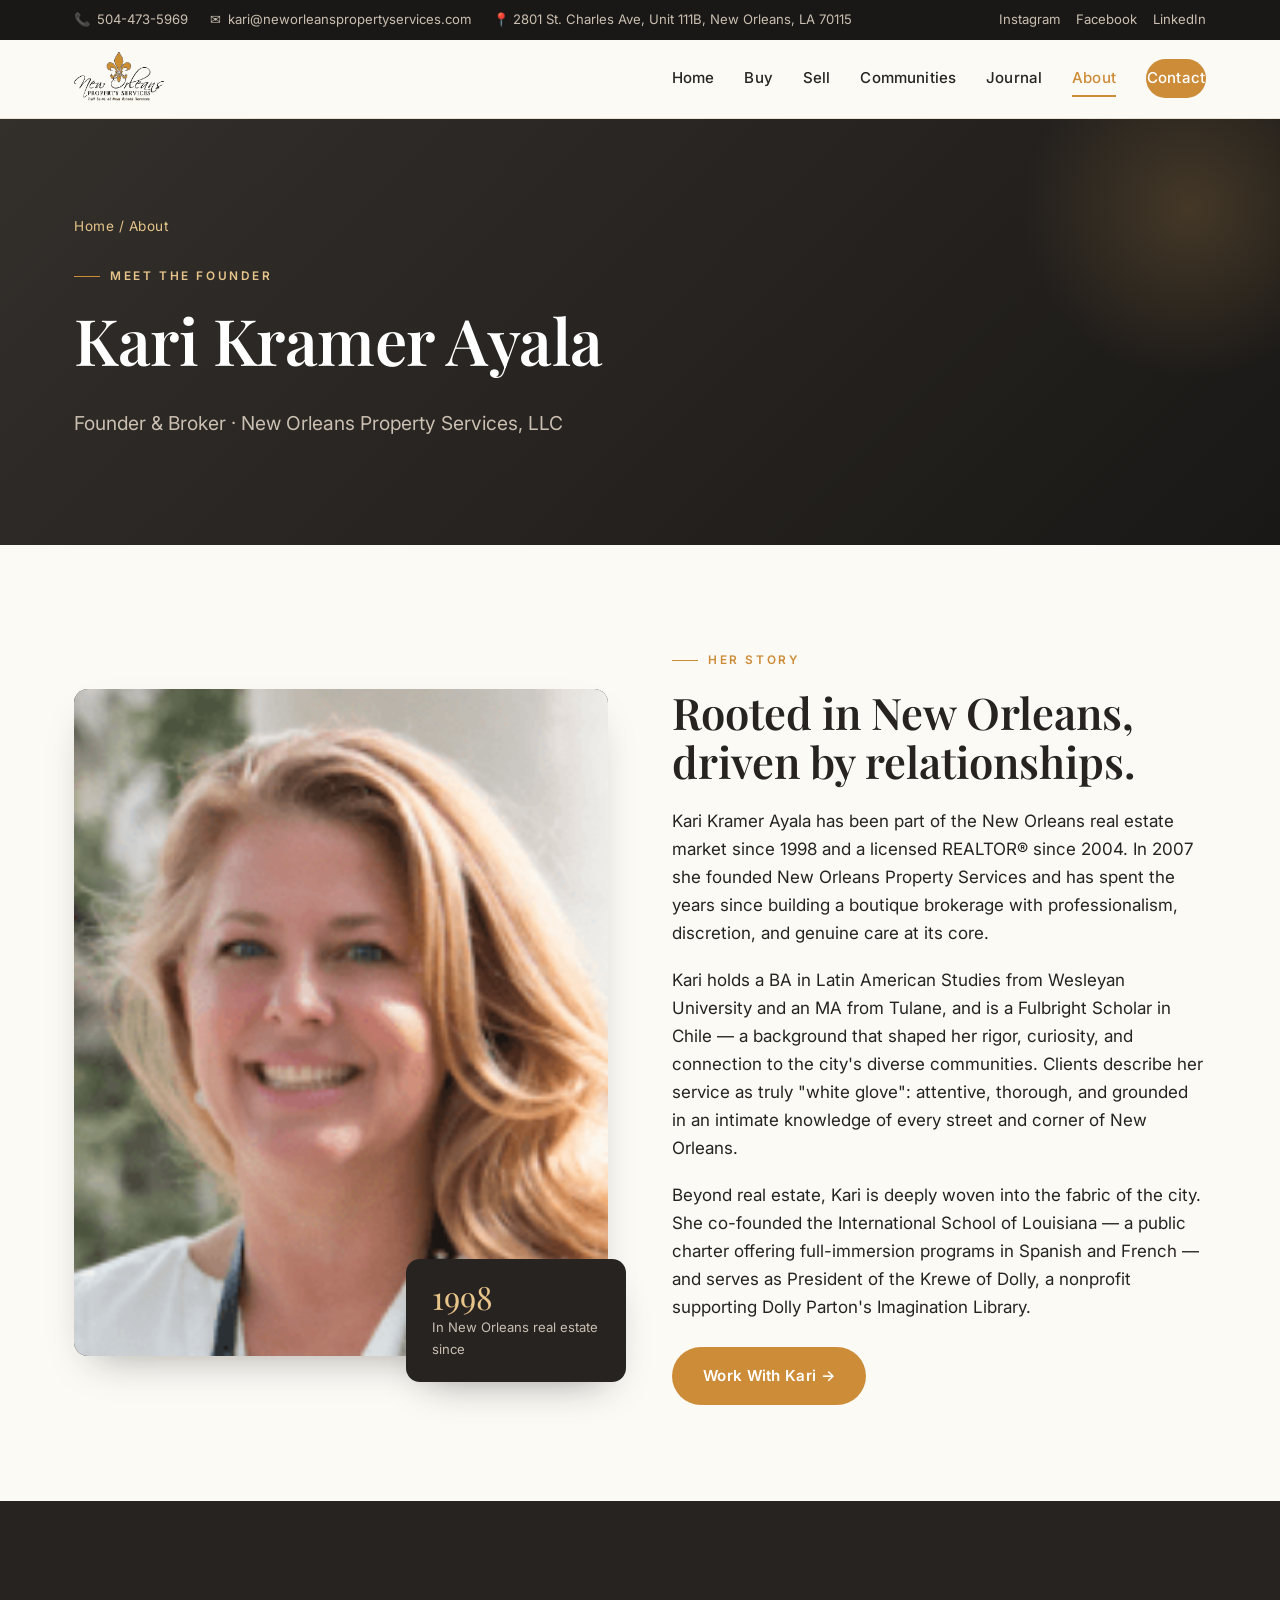
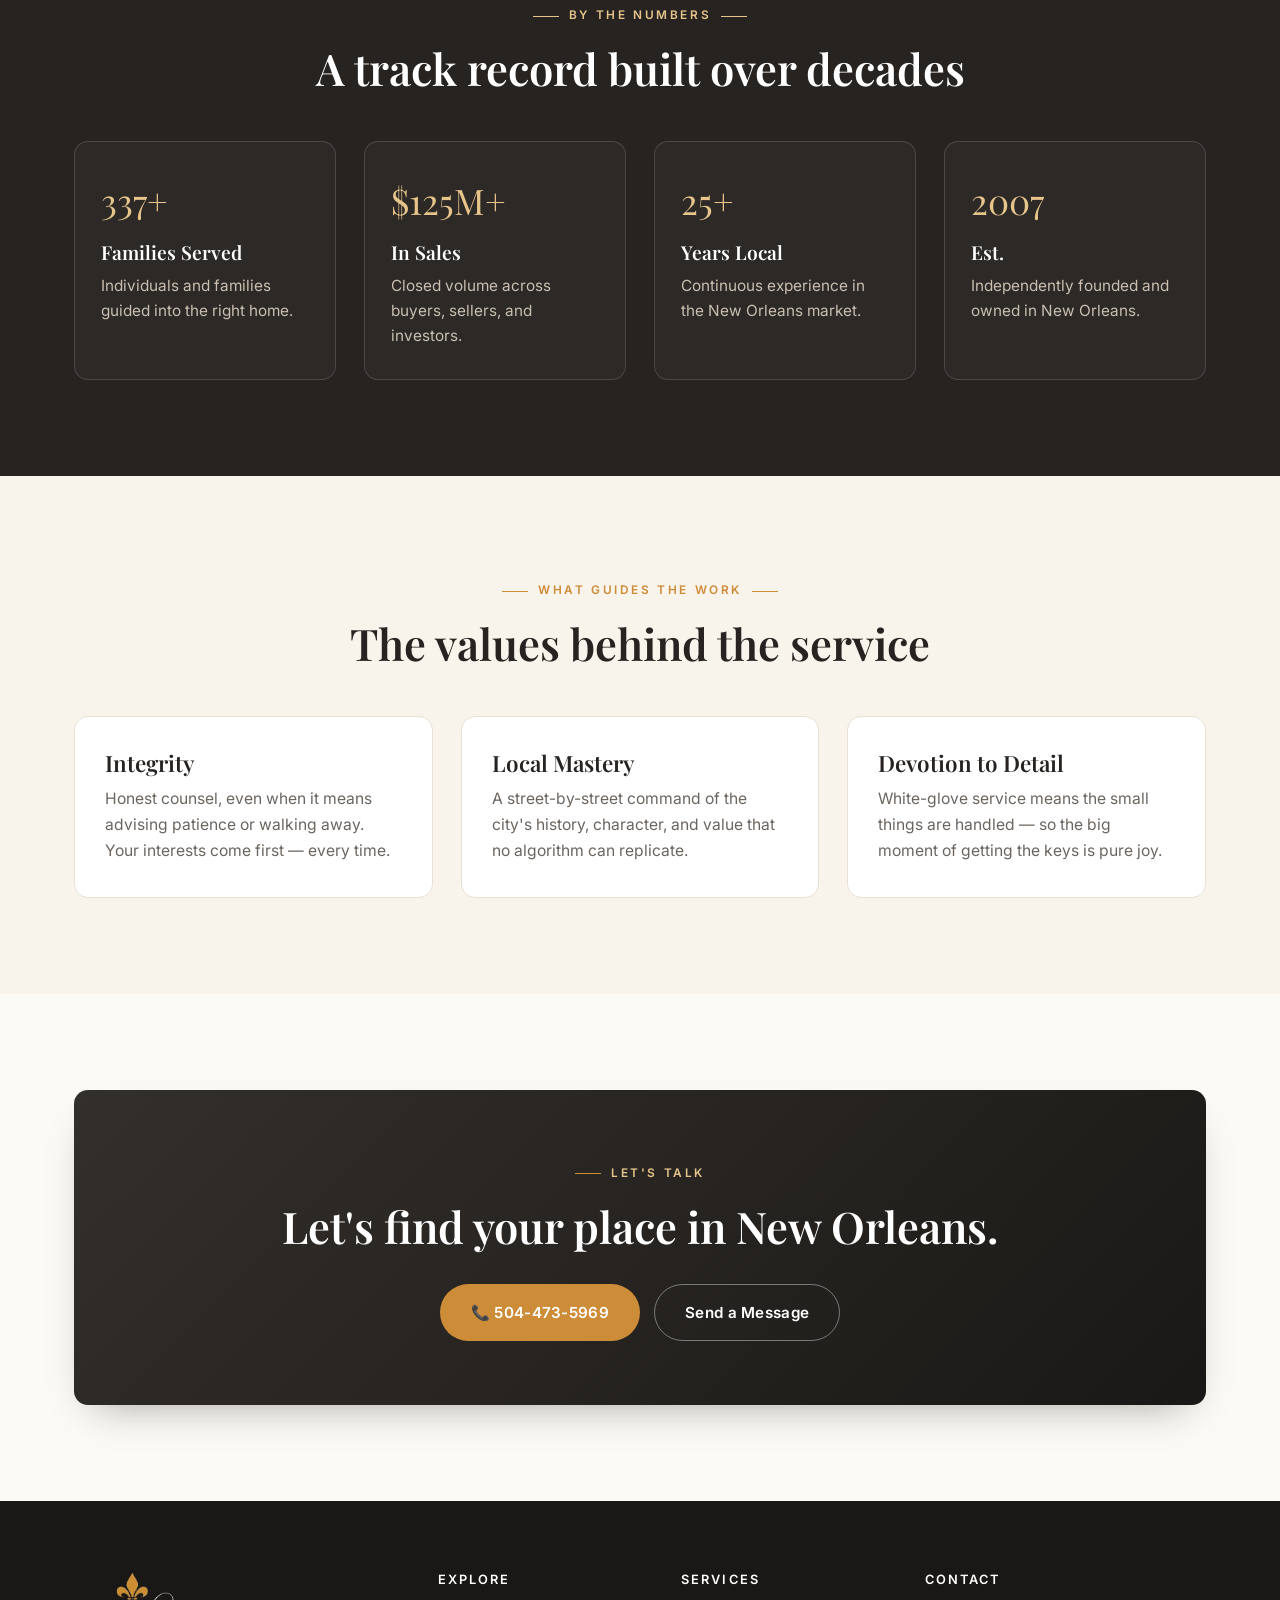
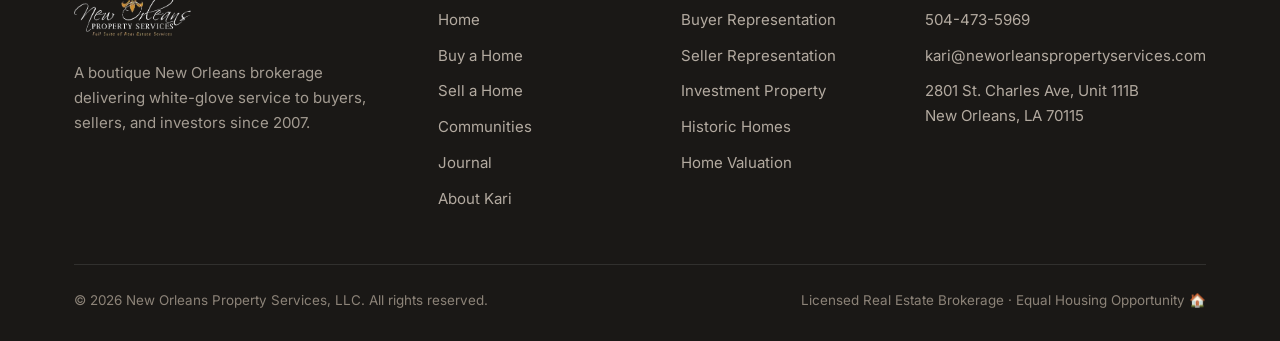
==== about.html @ f2ccfa3f "New Orleans Property Services — design preview site" ====
<!DOCTYPE html>
<html lang="en">
<head>
<meta charset="UTF-8">
<meta name="viewport" content="width=device-width, initial-scale=1">
<title>About Kari Ayala | New Orleans Property Services</title>
<meta name="description" content="Kari Kramer Ayala founded New Orleans Property Services in 2007. A Fulbright Scholar and lifelong New Orleanian delivering white-glove boutique real estate service.">
<link rel="preconnect" href="https://fonts.googleapis.com">
<link rel="preconnect" href="https://fonts.gstatic.com" crossorigin>
<link href="https://fonts.googleapis.com/css2?family=Playfair+Display:wght@500;600;700&family=Inter:wght@400;500;600;700&display=swap" rel="stylesheet">
<link rel="icon" href="assets/logo.png">
<link rel="stylesheet" href="css/styles.css">
</head>
<body>

<div class="topbar"><div class="container"><div class="topbar__left"><span>📞 <a href="tel:5044735969">504-473-5969</a></span><span>✉ <a href="mailto:kari@neworleanspropertyservices.com">kari@neworleanspropertyservices.com</a></span><span>📍 2801 St. Charles Ave, Unit 111B, New Orleans, LA 70115</span></div><div class="topbar__social"><a href="#">Instagram</a><a href="#">Facebook</a><a href="#">LinkedIn</a></div></div></div>

<header class="site-header"><div class="container">
  <a class="brand" href="index.html"><img class="brand__logo" src="assets/logo-dark.png" alt="New Orleans Property Services"></a>
  <nav class="nav" id="nav"><a href="index.html">Home</a><a href="buyers.html">Buy</a><a href="sellers.html">Sell</a><a href="communities.html">Communities</a><a href="blog.html">Journal</a><a href="about.html" class="active">About</a><a href="contact.html" class="btn btn--gold" style="color:#fff">Contact</a></nav>
  <button class="nav-toggle" aria-label="Menu"><span></span><span></span><span></span></button>
</div></header>

<section class="page-hero"><div class="container">
  <div class="crumbs"><a href="index.html">Home</a> / About</div>
  <p class="eyebrow" style="color:var(--brass-soft)">Meet the Founder</p>
  <h1>Kari Kramer Ayala</h1>
  <p class="lead">Founder &amp; Broker · New Orleans Property Services, LLC</p>
</div></section>

<section class="section"><div class="container">
  <div class="split">
    <div class="split__media reveal">
      <img src="assets/kari.png" alt="Kari Ayala">
      <div class="split__badge"><div class="num">1998</div><div class="lbl">In New Orleans real estate since</div></div>
    </div>
    <div class="reveal">
      <p class="eyebrow">Her Story</p>
      <h2>Rooted in New Orleans, driven by relationships.</h2>
      <p>Kari Kramer Ayala has been part of the New Orleans real estate market since 1998 and a licensed REALTOR® since 2004. In 2007 she founded New Orleans Property Services and has spent the years since building a boutique brokerage with professionalism, discretion, and genuine care at its core.</p>
      <p>Kari holds a BA in Latin American Studies from Wesleyan University and an MA from Tulane, and is a Fulbright Scholar in Chile — a background that shaped her rigor, curiosity, and connection to the city's diverse communities. Clients describe her service as truly "white glove": attentive, thorough, and grounded in an intimate knowledge of every street and corner of New Orleans.</p>
      <p>Beyond real estate, Kari is deeply woven into the fabric of the city. She co-founded the International School of Louisiana — a public charter offering full-immersion programs in Spanish and French — and serves as President of the Krewe of Dolly, a nonprofit supporting Dolly Parton's Imagination Library.</p>
      <div style="margin-top:26px"><a href="contact.html" class="btn btn--gold">Work With Kari →</a></div>
    </div>
  </div>
</div></section>

<section class="section tone-dark"><div class="container">
  <div class="center reveal"><p class="eyebrow">By the Numbers</p><h2>A track record built over decades</h2></div>
  <div class="grid grid--4 reveal" style="margin-top:48px">
    <div class="value"><div class="num" style="font-size:2.2rem">337+</div><h3>Families Served</h3><p>Individuals and families guided into the right home.</p></div>
    <div class="value"><div class="num" style="font-size:2.2rem">$125M+</div><h3>In Sales</h3><p>Closed volume across buyers, sellers, and investors.</p></div>
    <div class="value"><div class="num" style="font-size:2.2rem">25+</div><h3>Years Local</h3><p>Continuous experience in the New Orleans market.</p></div>
    <div class="value"><div class="num" style="font-size:2.2rem">2007</div><h3>Est.</h3><p>Independently founded and owned in New Orleans.</p></div>
  </div>
</div></section>

<section class="section tone-cream"><div class="container">
  <div class="center reveal"><p class="eyebrow">What Guides the Work</p><h2>The values behind the service</h2></div>
  <div class="grid grid--3 reveal" style="margin-top:48px">
    <div class="service"><h3>Integrity</h3><p style="color:var(--muted)">Honest counsel, even when it means advising patience or walking away. Your interests come first — every time.</p></div>
    <div class="service"><h3>Local Mastery</h3><p style="color:var(--muted)">A street-by-street command of the city's history, character, and value that no algorithm can replicate.</p></div>
    <div class="service"><h3>Devotion to Detail</h3><p style="color:var(--muted)">White-glove service means the small things are handled — so the big moment of getting the keys is pure joy.</p></div>
  </div>
</div></section>

<section class="section"><div class="container"><div class="cta-band reveal">
  <p class="eyebrow" style="justify-content:center;color:var(--brass-soft)">Let's Talk</p>
  <h2>Let's find your place in New Orleans.</h2>
  <div style="display:flex;gap:14px;justify-content:center;flex-wrap:wrap;margin-top:24px"><a href="tel:5044735969" class="btn btn--gold">📞 504-473-5969</a><a href="contact.html" class="btn btn--outline">Send a Message</a></div>
</div></div></section>

<footer class="site-footer"><div class="container">
  <div class="footer-grid">
    <div class="footer-brand"><a class="brand" href="index.html"><img class="brand__logo brand__logo--footer" src="assets/logo.png" alt="New Orleans Property Services"></a><p>A boutique New Orleans brokerage delivering white-glove service to buyers, sellers, and investors since 2007.</p></div>
    <div><h4>Explore</h4><ul class="footer-links"><li><a href="index.html">Home</a></li><li><a href="buyers.html">Buy a Home</a></li><li><a href="sellers.html">Sell a Home</a></li><li><a href="communities.html">Communities</a></li><li><a href="blog.html">Journal</a></li><li><a href="about.html">About Kari</a></li></ul></div>
    <div><h4>Services</h4><ul class="footer-links"><li><a href="buyers.html">Buyer Representation</a></li><li><a href="sellers.html">Seller Representation</a></li><li><a href="buyers.html">Investment Property</a></li><li><a href="communities.html">Historic Homes</a></li><li><a href="sellers.html">Home Valuation</a></li></ul></div>
    <div><h4>Contact</h4><ul class="footer-links"><li><a href="tel:5044735969">504-473-5969</a></li><li><a href="mailto:kari@neworleanspropertyservices.com">kari@neworleanspropertyservices.com</a></li><li>2801 St. Charles Ave, Unit 111B<br>New Orleans, LA 70115</li></ul></div>
  </div>
  <div class="footer-bottom"><span>© <span data-year>2026</span> New Orleans Property Services, LLC. All rights reserved.</span><span>Licensed Real Estate Brokerage · Equal Housing Opportunity 🏠</span></div>
</div></footer>
<script src="js/main.js"></script>
</body>
</html>
---- css/styles.css ----
/* =========================================================
   New Orleans Property Services — Design Preview
   Palette: deep navy ink, warm brass, cream paper
   Type:    Playfair Display (headings) + Inter (body)
   ========================================================= */

:root{
  --ink:#262321;
  --ink-2:#332f2b;
  --ink-3:#1a1816;
  --brass:#cd8c38;
  --brass-2:#dda253;
  --brass-soft:#e7c48a;
  --cream:#f8f4ec;
  --paper:#fcfaf5;
  --paper-2:#f4efe4;
  --muted:#6b6560;
  --line:#e8e1d4;
  --white:#ffffff;
  --shadow:0 18px 40px -20px rgba(26,24,22,.4);
  --shadow-sm:0 10px 24px -16px rgba(26,24,22,.45);
  --radius:14px;
  --radius-sm:8px;
  --maxw:1180px;
  --serif:"Playfair Display",Georgia,"Times New Roman",serif;
  --sans:"Inter",-apple-system,BlinkMacSystemFont,"Segoe UI",Roboto,Helvetica,Arial,sans-serif;
}

*{box-sizing:border-box}
html{scroll-behavior:smooth}
body{
  margin:0;
  font-family:var(--sans);
  color:var(--ink);
  background:var(--paper);
  line-height:1.65;
  -webkit-font-smoothing:antialiased;
  font-size:17px;
}
img{max-width:100%;display:block}
a{color:inherit;text-decoration:none}

h1,h2,h3,h4{font-family:var(--serif);font-weight:600;line-height:1.12;color:var(--ink);margin:0 0 .5em}
h1{font-size:clamp(2.4rem,5vw,4rem);letter-spacing:-.5px}
h2{font-size:clamp(1.9rem,3.4vw,2.9rem)}
h3{font-size:1.4rem}
p{margin:0 0 1.1em}

.container{max-width:var(--maxw);margin:0 auto;padding:0 24px}
.section{padding:96px 0}
.section--tight{padding:64px 0}
.center{text-align:center}
.lead{font-size:1.2rem;color:var(--muted);max-width:60ch}
.center .lead{margin-left:auto;margin-right:auto}

.eyebrow{
  font-family:var(--sans);
  text-transform:uppercase;
  letter-spacing:.22em;
  font-size:.74rem;
  font-weight:600;
  color:var(--brass);
  margin:0 0 18px;
  display:inline-flex;
  align-items:center;
  gap:10px;
}
.eyebrow::before{content:"";width:26px;height:1px;background:var(--brass);display:inline-block}
.center .eyebrow::after{content:"";width:26px;height:1px;background:var(--brass);display:inline-block}

/* ---------- Buttons ---------- */
.btn{
  display:inline-flex;align-items:center;gap:9px;
  font-weight:600;font-size:.95rem;letter-spacing:.02em;
  padding:15px 30px;border-radius:40px;cursor:pointer;
  border:1.5px solid transparent;transition:.25s ease;
  font-family:var(--sans);
}
.btn--gold{background:var(--brass);color:#fff}
.btn--gold:hover{background:var(--ink);transform:translateY(-2px);box-shadow:var(--shadow-sm)}
.btn--outline{border-color:rgba(255,255,255,.4);color:#fff}
.btn--outline:hover{background:#fff;color:var(--ink);border-color:#fff}
.btn--dark{background:var(--ink);color:#fff}
.btn--dark:hover{background:var(--brass);transform:translateY(-2px)}
.btn--ghost{border-color:var(--ink);color:var(--ink)}
.btn--ghost:hover{background:var(--ink);color:#fff}

/* ---------- Header ---------- */
.topbar{background:var(--ink-3);color:#cabfb1;font-size:.82rem}
.topbar .container{display:flex;justify-content:space-between;align-items:center;padding-top:9px;padding-bottom:9px;flex-wrap:wrap;gap:6px}
.topbar a{color:#cabfb1;transition:.2s}
.topbar a:hover{color:var(--brass-soft)}
.topbar__left span{margin-right:22px;display:inline-flex;align-items:center;gap:7px}
.topbar__social a{margin-left:16px}

.site-header{
  position:sticky;top:0;z-index:50;
  background:rgba(252,250,245,.88);
  backdrop-filter:blur(12px);
  border-bottom:1px solid var(--line);
}
.site-header .container{display:flex;align-items:center;justify-content:space-between;padding-top:12px;padding-bottom:12px}
.brand{display:flex;align-items:center;gap:14px}
.brand__logo{height:54px;width:auto;display:block}
.brand__logo--footer{height:70px}

.nav{display:flex;align-items:center;gap:30px}
.nav a{font-size:.94rem;font-weight:500;color:var(--ink);position:relative;padding:6px 0;letter-spacing:.01em}
.nav a::after{content:"";position:absolute;left:0;bottom:0;width:0;height:2px;background:var(--brass);transition:width .25s}
.nav a:hover::after,.nav a.active::after{width:100%}
.nav a:hover{color:var(--brass)}
.nav a.active{color:var(--brass)}
.nav a.btn.btn--gold::after{display:none}
.nav a.btn.btn--gold:hover{color:#fff}

.nav-toggle{display:none;background:none;border:0;cursor:pointer;padding:8px;flex-direction:column;gap:5px}
.nav-toggle span{width:24px;height:2px;background:var(--ink);display:block;transition:.25s}

/* ---------- Hero (light / airy) ---------- */
.hero{position:relative;overflow:hidden;background:
  radial-gradient(1100px 520px at 88% -8%,rgba(205,140,56,.10),transparent 60%),
  var(--paper)}
.hero__grid{display:grid;grid-template-columns:1.05fr .95fr;gap:56px;align-items:center;padding:84px 24px 88px}
.hero h1{color:var(--ink);max-width:16ch}
.hero .lead{color:var(--muted);max-width:50ch}
.hero__actions{display:flex;gap:14px;flex-wrap:wrap;margin-top:32px}
.hero__stats{display:flex;gap:40px;flex-wrap:wrap;margin-top:52px;padding-top:30px;border-top:1px solid var(--line)}
.stat__num{font-family:var(--serif);font-size:2.3rem;color:var(--brass);line-height:1}
.stat__label{font-size:.8rem;letter-spacing:.08em;text-transform:uppercase;color:var(--muted);margin-top:8px}
.hero__media{position:relative}
.hero__media img{width:100%;aspect-ratio:4/5;object-fit:cover;border-radius:18px;box-shadow:var(--shadow);background:linear-gradient(135deg,#332f2b,#1a1816)}
.hero__media-badge{position:absolute;left:-18px;bottom:28px;background:#fff;border:1px solid var(--line);border-radius:14px;padding:16px 20px;box-shadow:var(--shadow);display:flex;align-items:center;gap:12px}
.hero__media-badge .fleur{color:var(--brass);font-size:1.7rem;line-height:1}
.hero__media-badge b{font-family:var(--serif);font-size:1.05rem;display:block}
.hero__media-badge span{font-size:.8rem;color:var(--muted)}

/* ---------- Search bar ---------- */
.searchbar{background:#fff;border-radius:var(--radius);box-shadow:var(--shadow);
  margin:-46px auto 0;position:relative;z-index:5;max-width:960px;
  display:grid;grid-template-columns:1.4fr 1fr 1fr auto;gap:0;overflow:hidden;border:1px solid var(--line)}
.searchbar .field{padding:18px 22px;border-right:1px solid var(--line)}
.searchbar label{display:block;font-size:.68rem;text-transform:uppercase;letter-spacing:.14em;color:var(--brass);font-weight:700;margin-bottom:6px}
.searchbar select,.searchbar input{border:0;font-size:1rem;font-family:var(--sans);color:var(--ink);width:100%;background:transparent;outline:none}
.searchbar .btn{border-radius:0;margin:0;height:100%;padding:0 34px}

/* ---------- Cards / grids ---------- */
.grid{display:grid;gap:28px}
.grid--3{grid-template-columns:repeat(3,1fr)}
.grid--2{grid-template-columns:repeat(2,1fr)}
.grid--4{grid-template-columns:repeat(4,1fr)}

.card{background:#fff;border:1px solid var(--line);border-radius:var(--radius);overflow:hidden;
  transition:.28s ease;box-shadow:0 2px 0 rgba(26,24,22,.02)}
.card:hover{transform:translateY(-6px);box-shadow:var(--shadow)}

/* Property card */
.property__media{position:relative;aspect-ratio:4/3;background:linear-gradient(135deg,#332f2b,#1a1816);background-size:cover;background-position:center}
.property__tag{position:absolute;top:14px;left:14px;background:var(--brass);color:#fff;font-size:.72rem;font-weight:600;letter-spacing:.05em;text-transform:uppercase;padding:6px 12px;border-radius:30px}
.property__price{position:absolute;bottom:14px;left:14px;background:rgba(26,24,22,.86);color:#fff;font-family:var(--serif);font-size:1.25rem;padding:6px 14px;border-radius:8px}
.property__body{padding:20px 22px 24px}
.property__addr{font-family:var(--serif);font-size:1.2rem;margin-bottom:4px}
.property__hood{color:var(--brass);font-size:.86rem;font-weight:600;letter-spacing:.03em;text-transform:uppercase}
.property__meta{display:flex;gap:20px;margin-top:16px;padding-top:16px;border-top:1px solid var(--line);color:var(--muted);font-size:.9rem}
.property__meta b{color:var(--ink);font-weight:600}

/* Service card */
.service{padding:34px 30px;background:#fff;border:1px solid var(--line);border-radius:var(--radius);transition:.28s}
.service:hover{transform:translateY(-6px);box-shadow:var(--shadow);border-color:var(--brass-soft)}
.service__icon{width:54px;height:54px;border-radius:12px;display:grid;place-items:center;background:var(--paper-2);color:var(--brass);margin-bottom:20px}
.service__icon svg{width:26px;height:26px}
.service h3{margin-bottom:10px}
.service p{color:var(--muted);font-size:.98rem;margin:0}

/* Feature / value cards on dark */
.value{padding:30px 26px;border:1px solid rgba(255,255,255,.14);border-radius:var(--radius);background:rgba(255,255,255,.03)}
.value .num{font-family:var(--serif);color:var(--brass-soft);font-size:1.5rem;margin-bottom:12px}
.value h3{color:#fff;font-size:1.2rem}
.value p{color:#cabfb1;font-size:.96rem;margin:0}

/* ---------- About split ---------- */
.split{display:grid;grid-template-columns:1fr 1fr;gap:64px;align-items:center}
.split__media{position:relative}
.split__media img{border-radius:var(--radius);box-shadow:var(--shadow);width:100%;object-fit:cover;aspect-ratio:4/5;background:linear-gradient(135deg,#332f2b,#1a1816)}
.split__media img[src*="kari"]{object-position:center 22%}
.split__badge{position:absolute;bottom:-26px;right:-18px;background:var(--ink);color:#fff;padding:22px 26px;border-radius:var(--radius);box-shadow:var(--shadow);max-width:220px}
.split__badge .num{font-family:var(--serif);color:var(--brass-soft);font-size:2rem;line-height:1}
.split__badge .lbl{font-size:.82rem;color:#cabfb1;margin-top:4px}

.check{list-style:none;padding:0;margin:24px 0 0}
.check li{position:relative;padding:8px 0 8px 34px;color:var(--ink)}
.check li::before{content:"";position:absolute;left:0;top:12px;width:18px;height:18px;border-radius:50%;
  background:var(--brass);
  -webkit-mask:url("data:image/svg+xml,%3Csvg xmlns='http://www.w3.org/2000/svg' viewBox='0 0 24 24'%3E%3Cpath fill='white' d='M9 16.2 4.8 12l-1.4 1.4L9 19 21 7l-1.4-1.4z'/%3E%3C/svg%3E") center/16px no-repeat;
  mask:url("data:image/svg+xml,%3Csvg xmlns='http://www.w3.org/2000/svg' viewBox='0 0 24 24'%3E%3Cpath fill='white' d='M9 16.2 4.8 12l-1.4 1.4L9 19 21 7l-1.4-1.4z'/%3E%3C/svg%3E") center/16px no-repeat}

/* ---------- Sections tone ---------- */
.tone-cream{background:var(--cream)}
.tone-paper2{background:var(--paper-2)}
.tone-dark{background:var(--ink);color:#fff}
.tone-dark h2,.tone-dark h3{color:#fff}
.tone-dark .lead{color:#cabfb1}
.tone-dark .eyebrow{color:var(--brass-soft)}
.tone-dark .eyebrow::before,.tone-dark .eyebrow::after{background:var(--brass-soft)}

/* ---------- Steps ---------- */
.steps{counter-reset:step;display:grid;gap:24px}
.step{display:grid;grid-template-columns:auto 1fr;gap:22px;align-items:start}
.step__no{counter-increment:step;width:52px;height:52px;flex:none;border-radius:50%;border:1.5px solid var(--brass);color:var(--brass);display:grid;place-items:center;font-family:var(--serif);font-size:1.3rem}
.step__no::before{content:"0" counter(step)}
.step h3{margin-bottom:6px}
.step p{color:var(--muted);margin:0}

/* ---------- Testimonials ---------- */
.quote{background:#fff;border:1px solid var(--line);border-radius:var(--radius);padding:34px 32px;box-shadow:var(--shadow-sm)}
.quote__stars{color:var(--brass);letter-spacing:3px;margin-bottom:14px}
.quote p{font-family:var(--serif);font-size:1.18rem;font-style:italic;color:var(--ink);line-height:1.5}
.quote__by{display:flex;align-items:center;gap:12px;margin-top:20px}
.quote__avatar{width:44px;height:44px;border-radius:50%;background:linear-gradient(135deg,var(--brass),var(--ink));color:#fff;display:grid;place-items:center;font-weight:600}
.quote__name{font-weight:600;font-size:.95rem}
.quote__loc{color:var(--muted);font-size:.84rem}

/* ---------- CTA band ---------- */
.cta-band{background:linear-gradient(135deg,var(--ink-2),var(--ink-3));color:#fff;border-radius:var(--radius);padding:64px 56px;text-align:center;box-shadow:var(--shadow)}
.cta-band h2{color:#fff}
.cta-band .btn{margin-top:10px}

/* ---------- Neighborhood tiles ---------- */
.hood{position:relative;border-radius:var(--radius);overflow:hidden;aspect-ratio:3/4;display:flex;align-items:flex-end;color:#fff;background:linear-gradient(135deg,#332f2b,#1a1816);background-size:cover;background-position:center}
.hood::after{content:"";position:absolute;inset:0;background:linear-gradient(180deg,transparent 35%,rgba(26,24,22,.85))}
.hood__label{position:relative;z-index:2;padding:24px}
.hood__label h3{color:#fff;margin:0 0 4px}
.hood__label span{font-size:.85rem;color:#d8b783}

/* ---------- Contact ---------- */
.contact-grid{display:grid;grid-template-columns:1fr 1.1fr;gap:56px;align-items:start}
.info-row{display:flex;gap:16px;align-items:flex-start;padding:20px 0;border-bottom:1px solid var(--line)}
.info-row:last-child{border-bottom:0}
.info-row .ic{width:44px;height:44px;flex:none;border-radius:10px;background:var(--paper-2);color:var(--brass);display:grid;place-items:center}
.info-row .ic svg{width:22px;height:22px}
.info-row h4{margin:0 0 3px;font-family:var(--sans);font-size:.78rem;text-transform:uppercase;letter-spacing:.12em;color:var(--muted)}
.info-row p,.info-row a{margin:0;font-size:1.08rem;font-family:var(--serif)}

form{display:grid;gap:18px}
.form-row{display:grid;grid-template-columns:1fr 1fr;gap:18px}
label.fl{font-size:.82rem;font-weight:600;color:var(--ink);margin-bottom:6px;display:block}
input,select,textarea{font-family:var(--sans);font-size:1rem;padding:14px 16px;border:1px solid var(--line);border-radius:var(--radius-sm);background:#fff;color:var(--ink);width:100%;outline:none;transition:.2s}
input:focus,select:focus,textarea:focus{border-color:var(--brass);box-shadow:0 0 0 3px rgba(176,134,74,.15)}
textarea{resize:vertical;min-height:130px}
.form-note{font-size:.85rem;color:var(--muted)}

/* ---------- Page hero (interior) ---------- */
.page-hero{background:linear-gradient(135deg,var(--ink-2),var(--ink-3));color:#fff;padding:96px 0 84px;position:relative;overflow:hidden}
.page-hero::after{content:"";position:absolute;right:-80px;top:-80px;width:340px;height:340px;border-radius:50%;background:radial-gradient(circle,rgba(176,134,74,.25),transparent 70%)}
.page-hero h1{color:#fff}
.page-hero .lead{color:#cabfb1}
.crumbs{font-size:.85rem;color:var(--brass-soft);margin-bottom:20px;letter-spacing:.04em}
.crumbs a:hover{color:#fff}

/* ---------- Footer ---------- */
.site-footer{background:var(--ink-3);color:#b3aaa0;padding:72px 0 30px;font-size:.94rem}
.footer-grid{display:grid;grid-template-columns:1.6fr 1fr 1fr 1.3fr;gap:44px}
.site-footer h4{color:#fff;font-family:var(--sans);font-size:.8rem;text-transform:uppercase;letter-spacing:.16em;margin-bottom:20px}
.site-footer a{color:#b3aaa0;transition:.2s}
.site-footer a:hover{color:var(--brass-soft)}
.footer-links{list-style:none;padding:0;margin:0;display:grid;gap:11px}
.footer-brand p{margin-top:18px;max-width:34ch;color:#a49c92}
.footer-social{display:flex;gap:12px;margin-top:20px}
.footer-social a{width:38px;height:38px;border:1px solid rgba(255,255,255,.16);border-radius:9px;display:grid;place-items:center}
.footer-social a:hover{background:var(--brass);border-color:var(--brass);color:#fff}
.footer-social svg{width:18px;height:18px}
.footer-bottom{border-top:1px solid rgba(255,255,255,.1);margin-top:52px;padding-top:24px;display:flex;justify-content:space-between;flex-wrap:wrap;gap:12px;font-size:.84rem;color:#8c8378}

/* ---------- Market stats band ---------- */
.mstat{background:#fff;border:1px solid var(--line);border-radius:var(--radius);padding:28px 24px;text-align:center;transition:.28s}
.mstat:hover{transform:translateY(-5px);box-shadow:var(--shadow)}
.mstat .n{font-family:var(--serif);font-size:2.2rem;color:var(--ink);line-height:1}
.mstat .l{color:var(--muted);font-size:.86rem;margin-top:8px}
.mstat .d{display:inline-block;margin-top:12px;font-size:.78rem;font-weight:600;color:var(--brass);background:var(--paper-2);padding:3px 10px;border-radius:20px}
.mstat .d.up::before{content:"▲ ";font-size:.7em}
.mstat .d.dn::before{content:"▼ ";font-size:.7em}

/* ---------- Instagram strip ---------- */
.ig-grid{display:grid;grid-template-columns:repeat(6,1fr);gap:14px}
.ig-tile{position:relative;aspect-ratio:1/1;border-radius:12px;overflow:hidden;background-size:cover;background-position:center;background-color:var(--paper-2);display:block}
.ig-tile::after{content:"";position:absolute;inset:0;background:rgba(26,24,22,0);transition:.28s}
.ig-tile::before{content:"";position:absolute;z-index:2;top:50%;left:50%;width:26px;height:26px;transform:translate(-50%,-50%) scale(.6);opacity:0;transition:.28s;
  background:#fff;-webkit-mask:url("data:image/svg+xml,%3Csvg xmlns='http://www.w3.org/2000/svg' viewBox='0 0 24 24'%3E%3Crect x='3' y='3' width='18' height='18' rx='5' fill='none' stroke='black' stroke-width='2'/%3E%3Ccircle cx='12' cy='12' r='4' fill='none' stroke='black' stroke-width='2'/%3E%3Ccircle cx='17.5' cy='6.5' r='1.5' fill='black'/%3E%3C/svg%3E") center/contain no-repeat;
  mask:url("data:image/svg+xml,%3Csvg xmlns='http://www.w3.org/2000/svg' viewBox='0 0 24 24'%3E%3Crect x='3' y='3' width='18' height='18' rx='5' fill='none' stroke='black' stroke-width='2'/%3E%3Ccircle cx='12' cy='12' r='4' fill='none' stroke='black' stroke-width='2'/%3E%3Ccircle cx='17.5' cy='6.5' r='1.5' fill='black'/%3E%3C/svg%3E") center/contain no-repeat}
.ig-tile:hover::after{background:rgba(26,24,22,.45)}
.ig-tile:hover::before{opacity:1;transform:translate(-50%,-50%) scale(1)}

/* ---------- Blog / Journal cards ---------- */
.post__media{aspect-ratio:16/10;background-size:cover;background-position:center;background-color:var(--paper-2)}
.post__body{padding:24px 24px 26px}
.post__cat{color:var(--brass);font-size:.74rem;font-weight:700;letter-spacing:.12em;text-transform:uppercase}
.post__title{font-family:var(--serif);font-size:1.32rem;margin:10px 0 8px;line-height:1.25}
.post a.post__title:hover{color:var(--brass)}
.post__excerpt{color:var(--muted);font-size:.96rem;margin:0}
.post__meta{margin-top:16px;padding-top:14px;border-top:1px solid var(--line);color:var(--muted);font-size:.84rem;display:flex;justify-content:space-between}
.post__read{color:var(--brass);font-weight:600}

/* ---------- Community pills ---------- */
.pills{list-style:none;padding:0;margin:22px 0 0;display:flex;flex-wrap:wrap;gap:10px}
.pills li{background:#fff;border:1px solid var(--line);border-radius:30px;padding:9px 18px;font-size:.9rem;font-weight:500}
.pills li b{color:var(--brass)}

/* ---------- Reveal on scroll ---------- */
.reveal{opacity:0;transform:translateY(24px);transition:opacity .7s ease,transform .7s ease}
.reveal.in{opacity:1;transform:none}

/* ---------- Responsive ---------- */
@media(max-width:960px){
  .grid--3,.grid--4{grid-template-columns:repeat(2,1fr)}
  .ig-grid{grid-template-columns:repeat(3,1fr)}
  .hero__grid{grid-template-columns:1fr;gap:36px;padding:56px 24px 64px}
  .hero__media{max-width:440px}
  .hero h1,.hero .lead{max-width:none}
  .split{grid-template-columns:1fr;gap:40px}
  .split__badge{right:20px}
  .contact-grid{grid-template-columns:1fr;gap:36px}
  .footer-grid{grid-template-columns:1fr 1fr;gap:32px}
  .searchbar{grid-template-columns:1fr 1fr;max-width:560px}
  .searchbar .field:nth-child(2){border-right:0}
  .searchbar .btn{grid-column:1/-1;padding:16px}
}
@media(max-width:680px){
  .section{padding:64px 0}
  .nav{position:fixed;inset:0 0 0 auto;width:min(80vw,320px);background:var(--paper);border-left:1px solid var(--line);flex-direction:column;align-items:flex-start;justify-content:flex-start;padding:96px 32px;gap:22px;transform:translateX(100%);transition:.3s;box-shadow:var(--shadow);z-index:60}
  .nav.open{transform:none}
  .nav-toggle{display:flex;z-index:70}
  .nav-toggle.open span:nth-child(1){transform:translateY(7px) rotate(45deg)}
  .nav-toggle.open span:nth-child(2){opacity:0}
  .nav-toggle.open span:nth-child(3){transform:translateY(-7px) rotate(-45deg)}
  .grid--3,.grid--4,.grid--2{grid-template-columns:1fr}
  .ig-grid{grid-template-columns:repeat(3,1fr);gap:10px}
  .footer-grid{grid-template-columns:1fr}
  .hero__stats{gap:26px}
  .hero__media-badge{left:12px}
  .cta-band{padding:44px 26px}
  .form-row{grid-template-columns:1fr}
  .topbar__left span:nth-child(3){display:none}
}
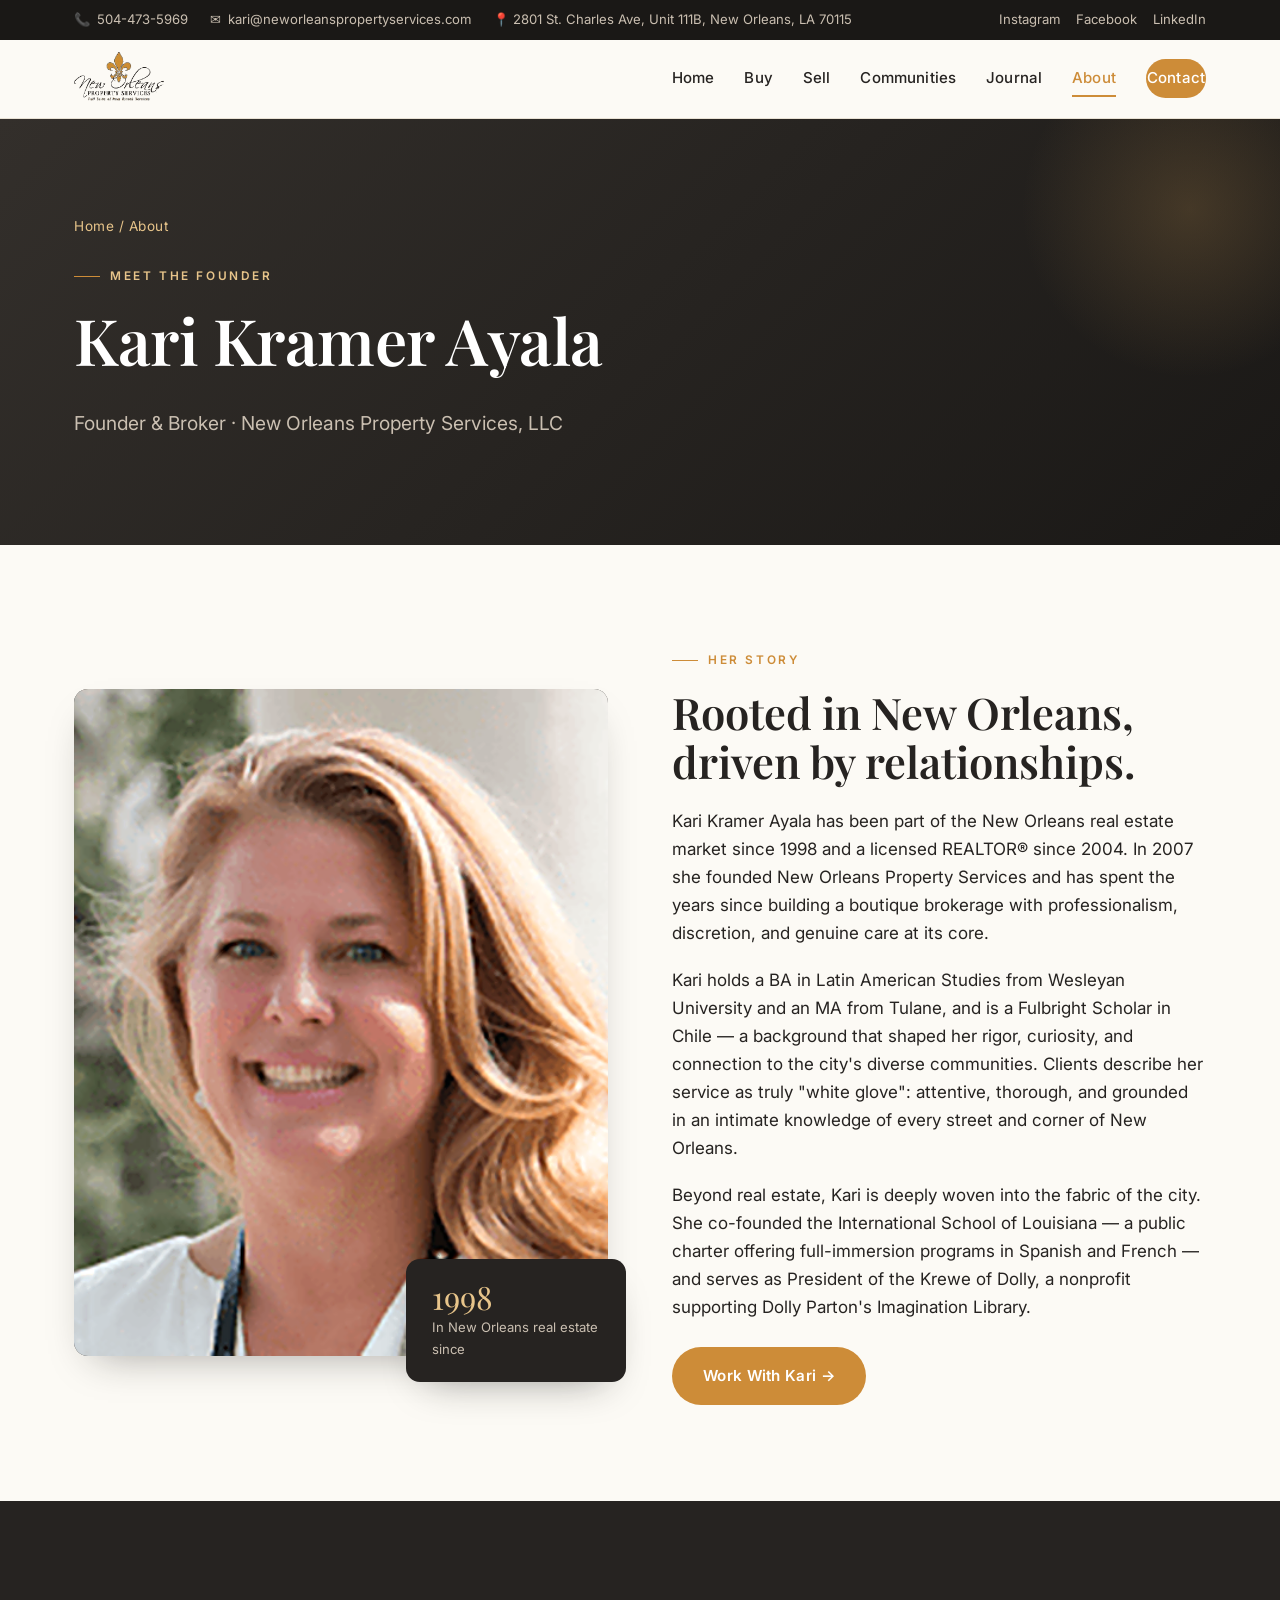
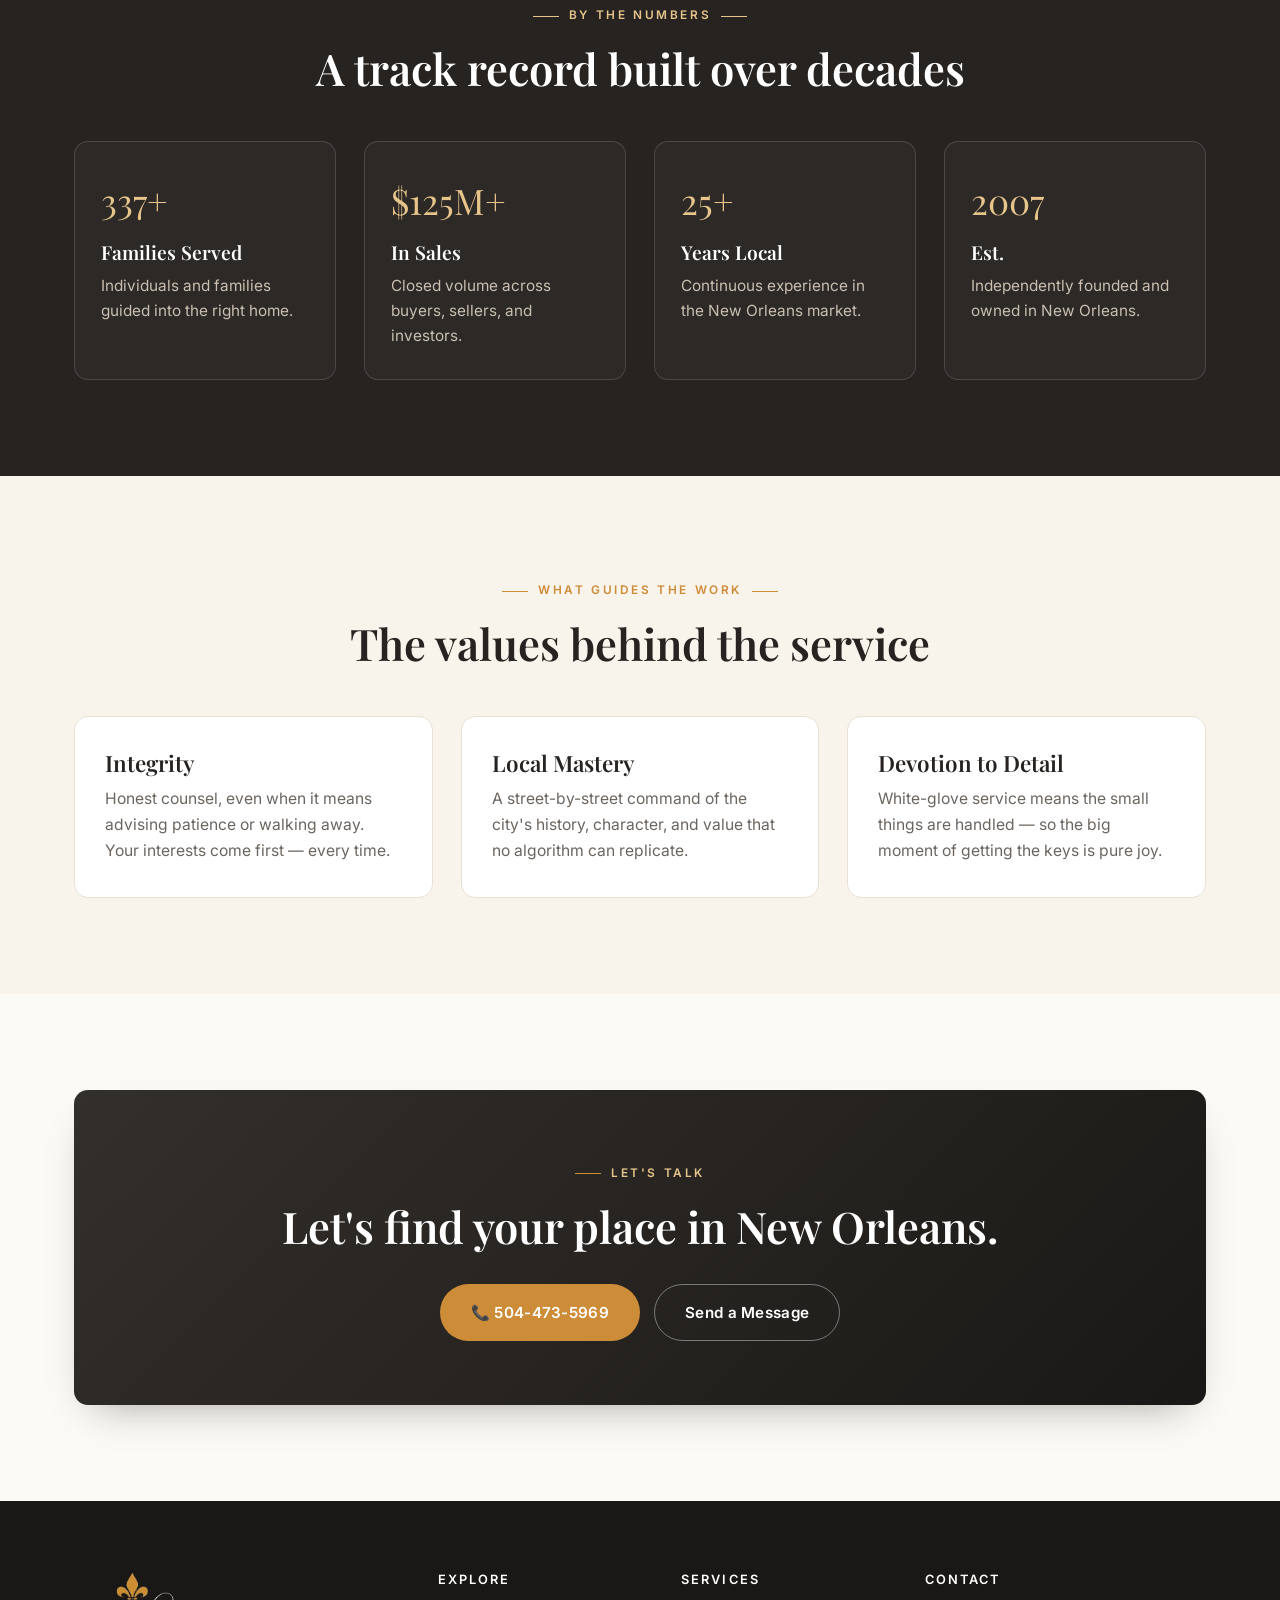
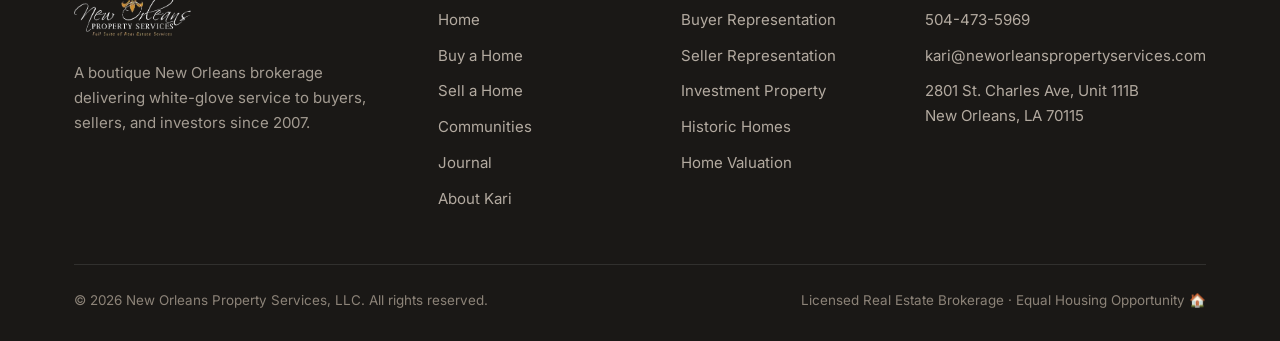
==== commit 9fa76e25: "Enhanced headshot, real social links, working contact form, SEO meta + schema" ====
--- a/about.html
+++ b/about.html
@@ -9,11 +9,11 @@
 <link rel="preconnect" href="https://fonts.gstatic.com" crossorigin>
 <link href="https://fonts.googleapis.com/css2?family=Playfair+Display:wght@500;600;700&family=Inter:wght@400;500;600;700&display=swap" rel="stylesheet">
 <link rel="icon" href="assets/logo.png">
-<link rel="stylesheet" href="css/styles.css">
+<link rel="stylesheet" href="css/styles.css?v=3">
 </head>
 <body>
 
-<div class="topbar"><div class="container"><div class="topbar__left"><span>📞 <a href="tel:5044735969">504-473-5969</a></span><span>✉ <a href="mailto:kari@neworleanspropertyservices.com">kari@neworleanspropertyservices.com</a></span><span>📍 2801 St. Charles Ave, Unit 111B, New Orleans, LA 70115</span></div><div class="topbar__social"><a href="#">Instagram</a><a href="#">Facebook</a><a href="#">LinkedIn</a></div></div></div>
+<div class="topbar"><div class="container"><div class="topbar__left"><span>📞 <a href="tel:5044735969">504-473-5969</a></span><span>✉ <a href="mailto:kari@neworleanspropertyservices.com">kari@neworleanspropertyservices.com</a></span><span>📍 2801 St. Charles Ave, Unit 111B, New Orleans, LA 70115</span></div><div class="topbar__social"><a href="https://www.instagram.com/nolakari1/" target="_blank" rel="noopener">Instagram</a><a href="https://www.facebook.com/search/top?q=New%20Orleans%20Property%20Services%20LLC" target="_blank" rel="noopener">Facebook</a><a href="https://www.linkedin.com/in/kari-ayala-2705446/" target="_blank" rel="noopener">LinkedIn</a></div></div></div>
 
 <header class="site-header"><div class="container">
   <a class="brand" href="index.html"><img class="brand__logo" src="assets/logo-dark.png" alt="New Orleans Property Services"></a>
--- a/css/styles.css
+++ b/css/styles.css
@@ -325,8 +325,12 @@
 }
 @media(max-width:680px){
   .section{padding:64px 0}
-  .nav{position:fixed;inset:0 0 0 auto;width:min(80vw,320px);background:var(--paper);border-left:1px solid var(--line);flex-direction:column;align-items:flex-start;justify-content:flex-start;padding:96px 32px;gap:22px;transform:translateX(100%);transition:.3s;box-shadow:var(--shadow);z-index:60}
-  .nav.open{transform:none}
+  /* backdrop-filter would trap the fixed drawer inside the header's box — drop it on mobile */
+  .site-header{background:var(--paper);backdrop-filter:none;-webkit-backdrop-filter:none}
+  .nav{position:fixed;inset:0 0 0 auto;height:100vh;height:100dvh;width:min(82vw,320px);background:var(--paper);border-left:1px solid var(--line);flex-direction:column;align-items:flex-start;justify-content:flex-start;padding:88px 32px 32px;gap:20px;overflow-y:auto;transform:translateX(100%);transition:.3s;box-shadow:var(--shadow);z-index:60}
+  .nav a{font-size:1.05rem}
+  /* box-shadow with huge spread = full-screen dim behind the drawer, no extra markup */
+  .nav.open{transform:none;box-shadow:0 0 0 100vmax rgba(26,24,22,.5)}
   .nav-toggle{display:flex;z-index:70}
   .nav-toggle.open span:nth-child(1){transform:translateY(7px) rotate(45deg)}
   .nav-toggle.open span:nth-child(2){opacity:0}
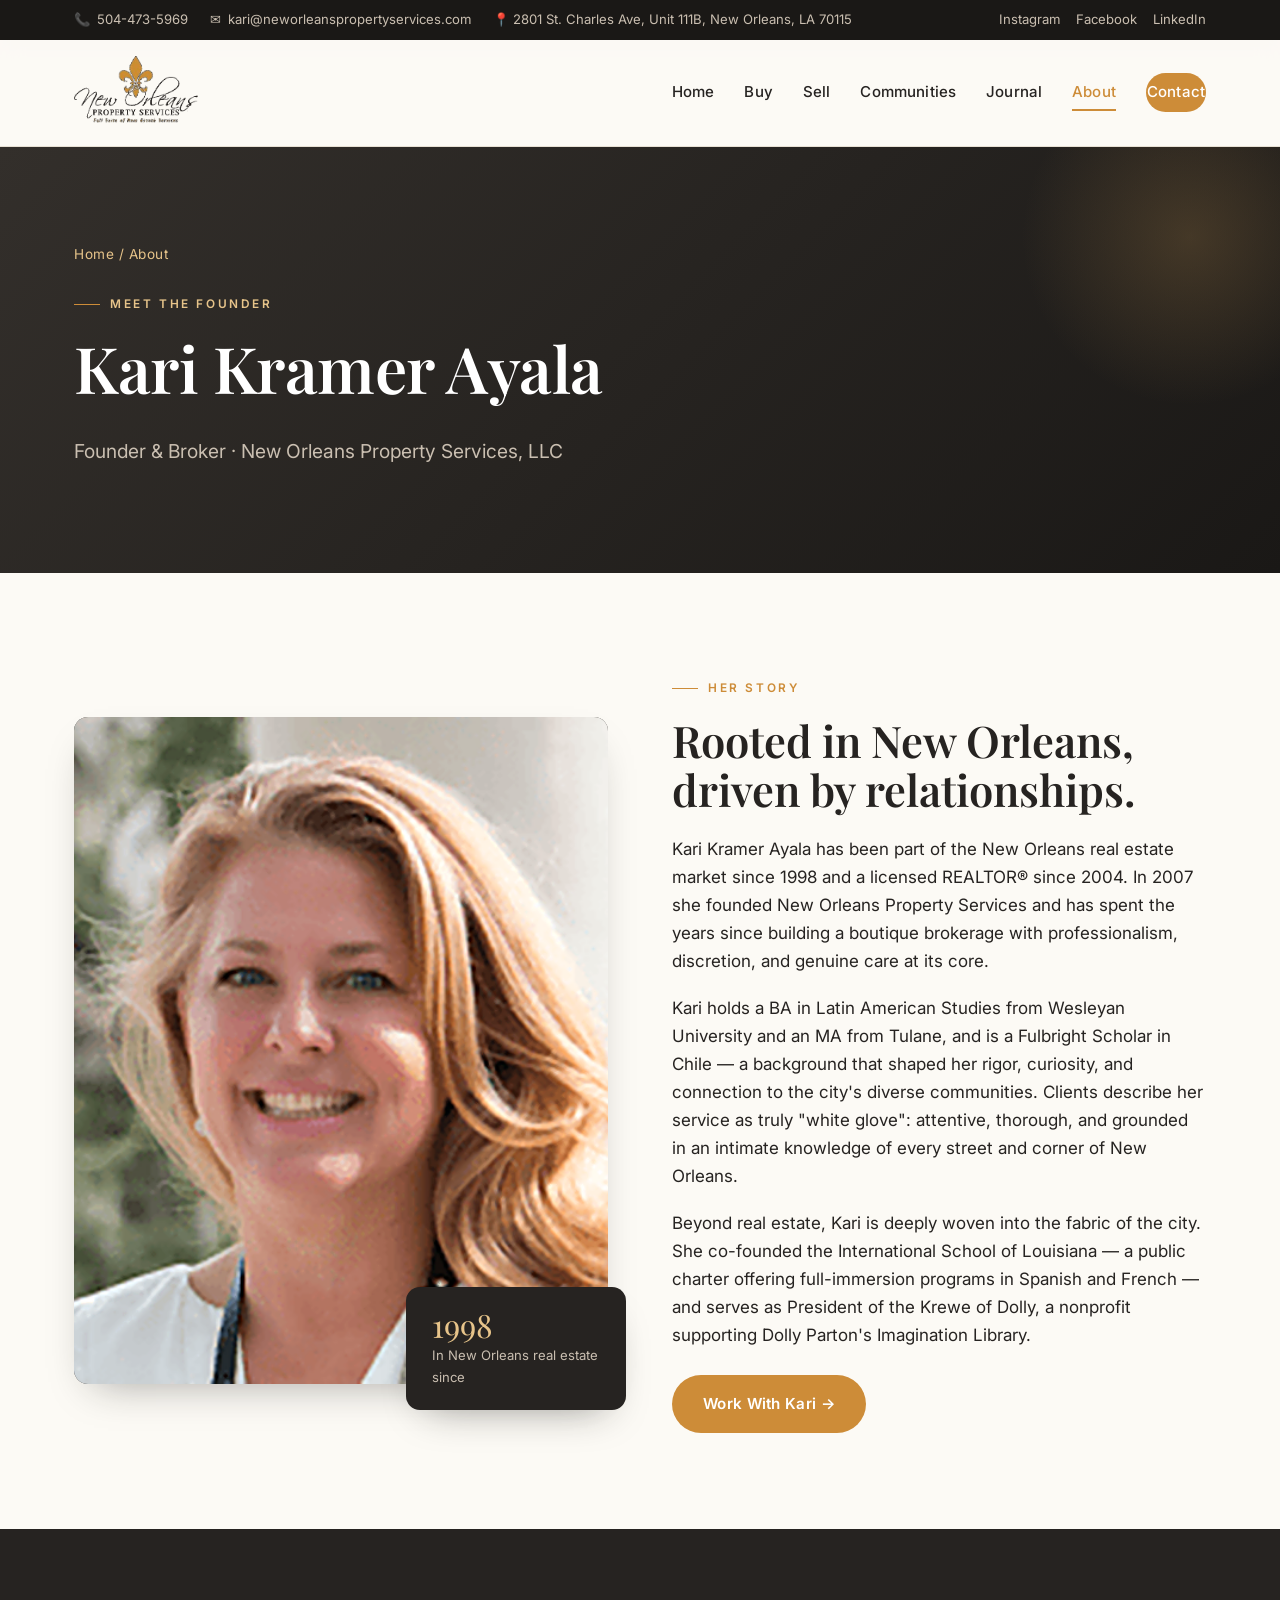
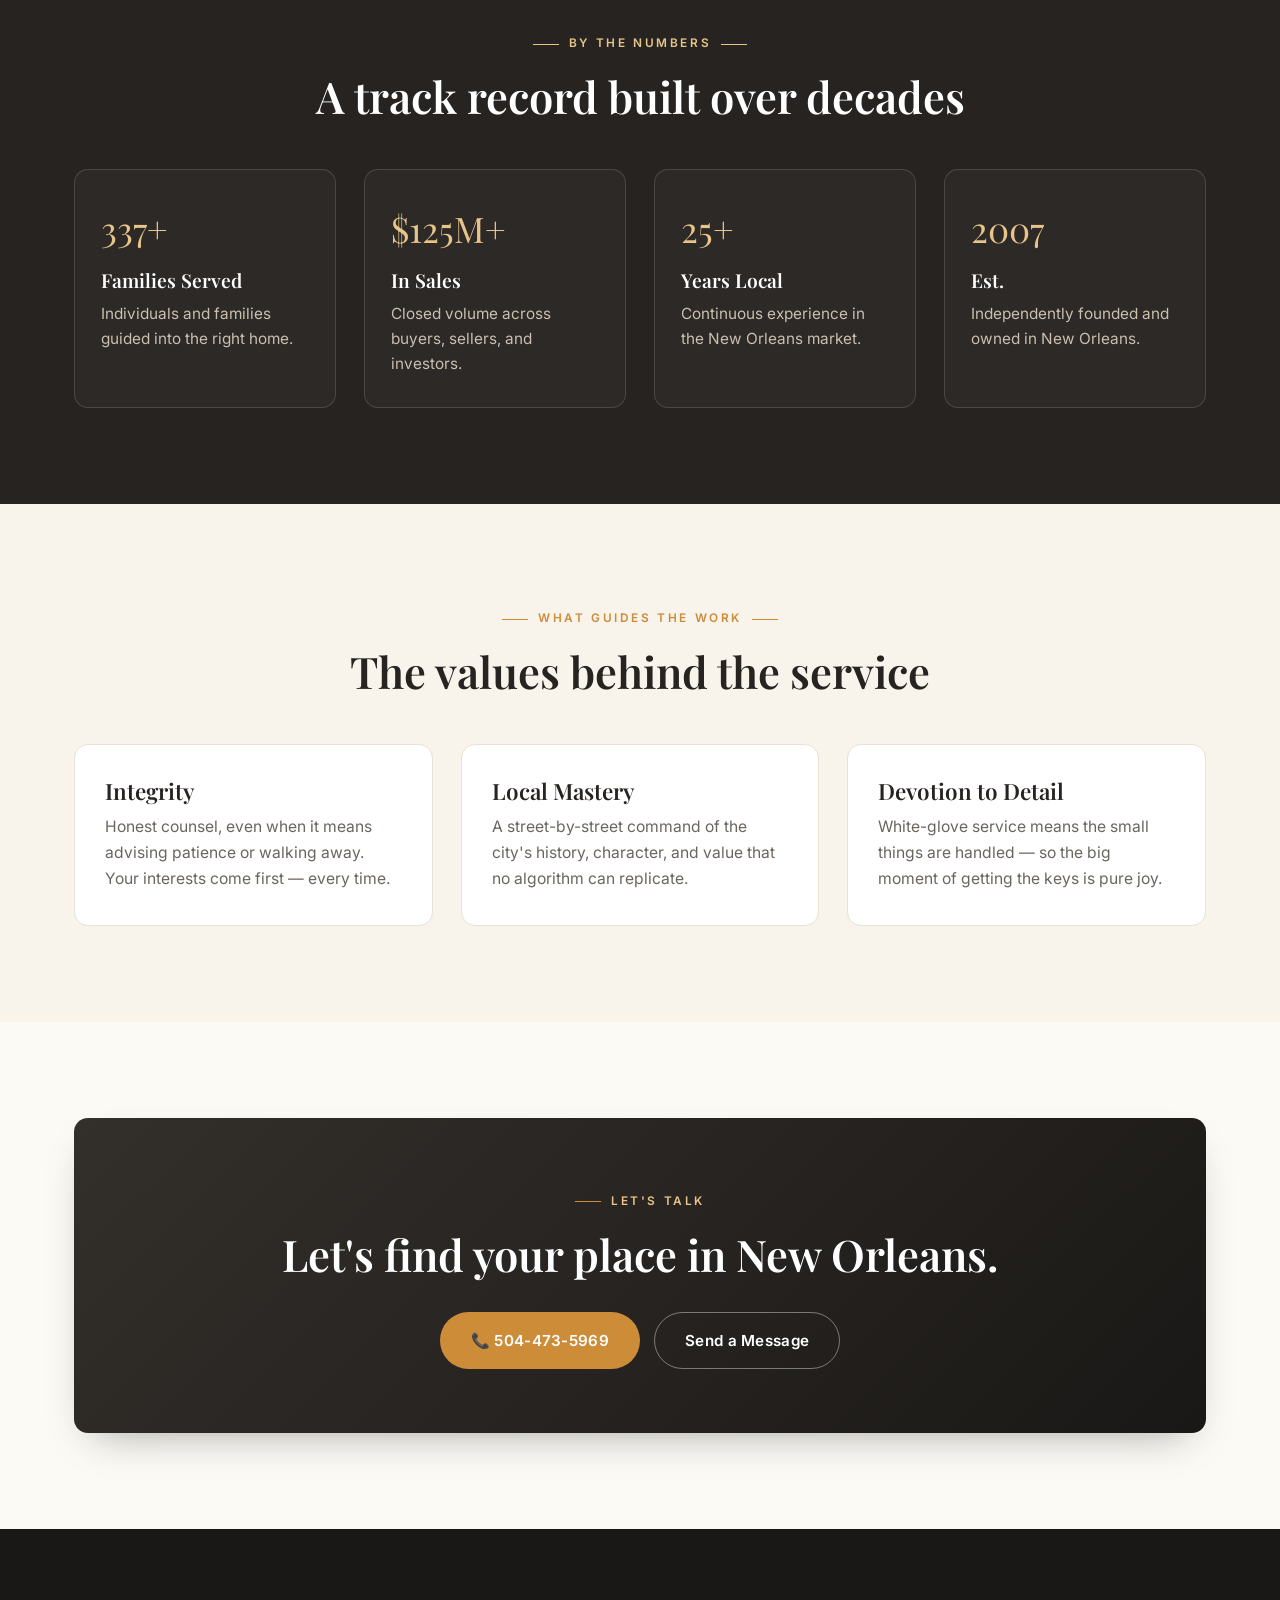
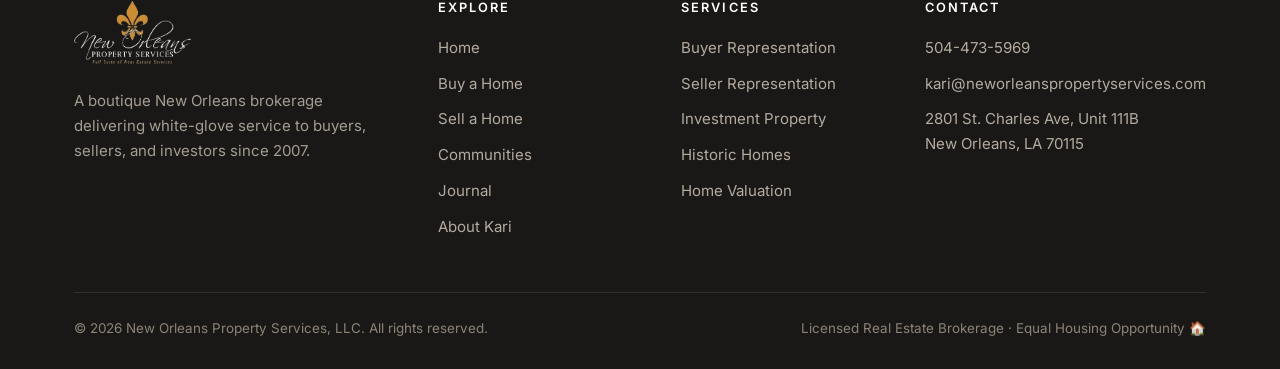
==== commit a65e844f: "Larger header logo across all pages; auto-version CSS/JS by filemtime" ====
--- a/about.html
+++ b/about.html
@@ -9,11 +9,11 @@
 <link rel="preconnect" href="https://fonts.gstatic.com" crossorigin>
 <link href="https://fonts.googleapis.com/css2?family=Playfair+Display:wght@500;600;700&family=Inter:wght@400;500;600;700&display=swap" rel="stylesheet">
 <link rel="icon" href="assets/logo.png">
-<link rel="stylesheet" href="css/styles.css?v=3">
+<link rel="stylesheet" href="css/styles.css?v=4">
 </head>
 <body>
 
-<div class="topbar"><div class="container"><div class="topbar__left"><span>📞 <a href="tel:5044735969">504-473-5969</a></span><span>✉ <a href="mailto:kari@neworleanspropertyservices.com">kari@neworleanspropertyservices.com</a></span><span>📍 2801 St. Charles Ave, Unit 111B, New Orleans, LA 70115</span></div><div class="topbar__social"><a href="https://www.instagram.com/nolakari1/" target="_blank" rel="noopener">Instagram</a><a href="https://www.facebook.com/search/top?q=New%20Orleans%20Property%20Services%20LLC" target="_blank" rel="noopener">Facebook</a><a href="https://www.linkedin.com/in/kari-ayala-2705446/" target="_blank" rel="noopener">LinkedIn</a></div></div></div>
+<div class="topbar"><div class="container"><div class="topbar__left"><span>📞 <a href="tel:5044735969">504-473-5969</a></span><span>✉ <a href="mailto:kari@neworleanspropertyservices.com">kari@neworleanspropertyservices.com</a></span><span>📍 2801 St. Charles Ave, Unit 111B, New Orleans, LA 70115</span></div><div class="topbar__social"><a href="https://www.instagram.com/nolakari1/" target="_blank" rel="noopener">Instagram</a><a href="https://www.facebook.com/neworleanspropertyservices" target="_blank" rel="noopener">Facebook</a><a href="https://www.linkedin.com/in/kari-ayala-2705446/" target="_blank" rel="noopener">LinkedIn</a></div></div></div>
 
 <header class="site-header"><div class="container">
   <a class="brand" href="index.html"><img class="brand__logo" src="assets/logo-dark.png" alt="New Orleans Property Services"></a>
--- a/css/styles.css
+++ b/css/styles.css
@@ -99,9 +99,9 @@
   backdrop-filter:blur(12px);
   border-bottom:1px solid var(--line);
 }
-.site-header .container{display:flex;align-items:center;justify-content:space-between;padding-top:12px;padding-bottom:12px}
+.site-header .container{display:flex;align-items:center;justify-content:space-between;padding-top:16px;padding-bottom:16px}
 .brand{display:flex;align-items:center;gap:14px}
-.brand__logo{height:54px;width:auto;display:block}
+.brand__logo{height:74px;width:auto;display:block}
 .brand__logo--footer{height:70px}
 
 .nav{display:flex;align-items:center;gap:30px}
@@ -327,6 +327,8 @@
   .section{padding:64px 0}
   /* backdrop-filter would trap the fixed drawer inside the header's box — drop it on mobile */
   .site-header{background:var(--paper);backdrop-filter:none;-webkit-backdrop-filter:none}
+  .brand__logo{height:60px}
+  .site-header .container{padding-top:12px;padding-bottom:12px}
   .nav{position:fixed;inset:0 0 0 auto;height:100vh;height:100dvh;width:min(82vw,320px);background:var(--paper);border-left:1px solid var(--line);flex-direction:column;align-items:flex-start;justify-content:flex-start;padding:88px 32px 32px;gap:20px;overflow-y:auto;transform:translateX(100%);transition:.3s;box-shadow:var(--shadow);z-index:60}
   .nav a{font-size:1.05rem}
   /* box-shadow with huge spread = full-screen dim behind the drawer, no extra markup */
